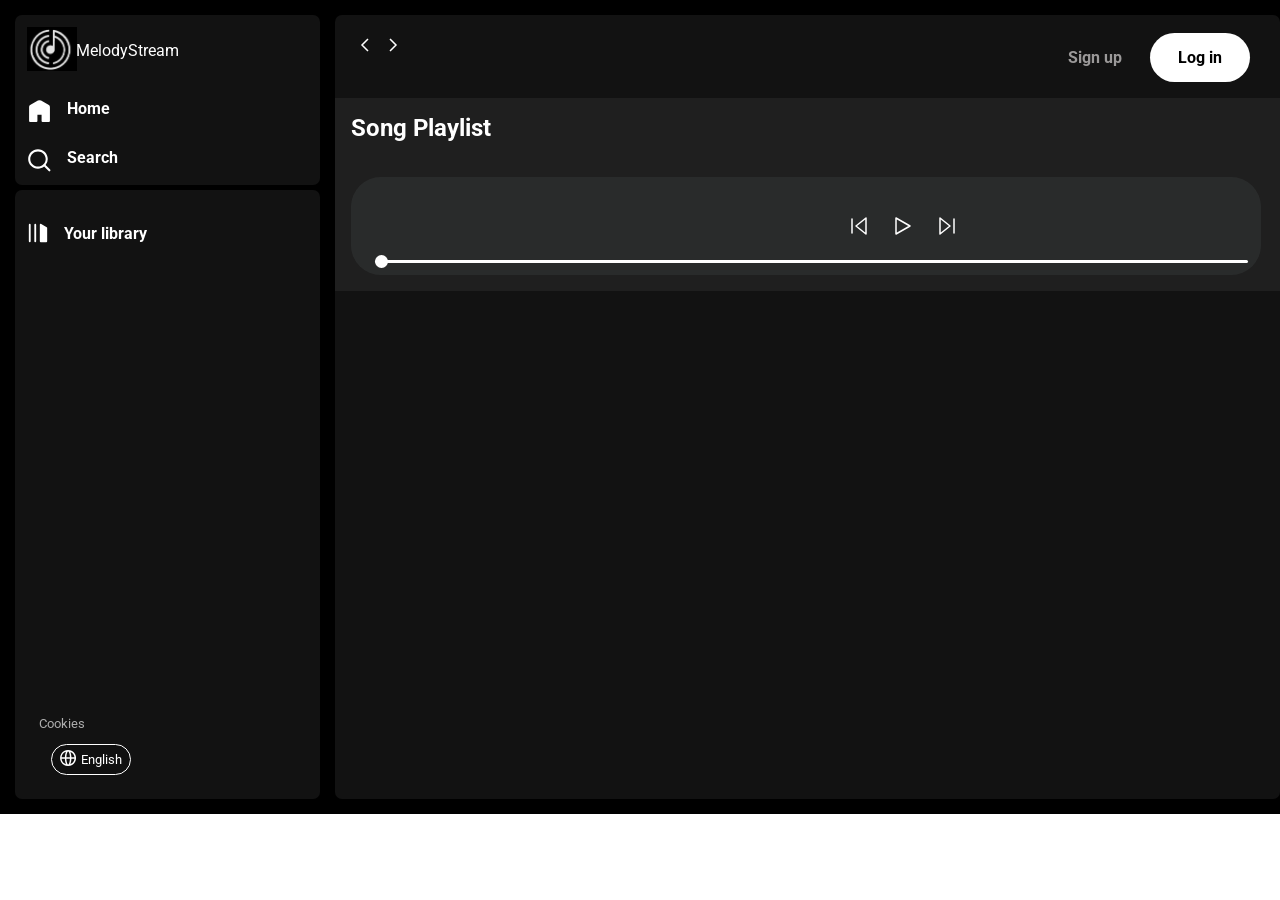
==== index.html @ fa4e743e "Initial commit" ====
<!DOCTYPE html>
<html lang="en">

<head>
  <meta charset="UTF-8">
  <meta name="viewport" content="width=device-width, initial-scale=1.0">
  <title>MelodyStream-music for everyone</title>
  <link rel="stylesheet" href="style.css">
  <link rel="stylesheet" href="utility.css">
</head>

<body>
  <div class="container flex bg-black">

    <!-- left portion -->
    <div class="left">
      <div class="close">
        <img class="invert" src="close.svg" alt="">
      </div>
      <div class="home bg-grey rounded m-1 p-1">
        <div class="logo">
          <img class="invert" style="width: 50px;" src="logo2.jpeg" alt="">
          <span style="position: relative; bottom: 15px; right: 5px;">MelodyStream</span>
        </div>
        <ul>
          <li><img class="invert" src="home.svg" alt="home">Home</li>
          <li><img class="invert" src="search.svg" alt="search">Search</li>
        </ul>
      </div>
      <div class="library bg-grey rounded m-1 p-1">
        <div class="heading">
          <img class="invert" src="library.svg" alt="">
          <h2>
            Your library
          </h2>
        </div>
        <div class="songlist">
          <ul>

          </ul>
        </div>

        <div class="footer p-1">
          <div>
            <a draggable="false" href="https://www.spotify.com/legal/cookies-policy/" target="_blank" rel="noopener">
              <span data-encore-id="text">Cookies</span>
            </a>
          </div>
          <div class="btn p-1">
            <button class="flex invert item-center gap justify-center">
              <span>
                <img src="globe.svg" alt="">
              </span>
              English
            </button>
          </div>
        </div>
      </div>
    </div>

    <!-- right portion -->
    <div class="right bg-grey rounded">
      <div class="header">
        <div class="nav">
          <div class="svg">

            <img class="invert hamburger" src="hamburger.svg" alt="">
            <svg xmlns="http://www.w3.org/2000/svg" width="24" height="24" viewBox="0 0 24 24" fill="none">
              <path d="M15 6L9 12L15 18" stroke="#ffffff" stroke-width="1.5" stroke-miterlimit="16" />
            </svg>
            <svg xmlns="http://www.w3.org/2000/svg" width="24" height="24" viewBox="0 0 24 24" fill="none">
              <path d="M9.00005 6L15 12L9 18" stroke="#ffffff" stroke-width="1.5" stroke-miterlimit="16" />
            </svg>
          </div>
        </div>
        <div class="button">
          <button class="signupbtn">Sign up</button>
          <button class="loginbtn">Log in</button>
        </div>
      </div>
      <div class="spotifyPlaylist">
          <h1>Song Playlist</h1>
          <div class="card-container">
            
          </div>
          <div class="playbar">
            <div class="seekbar">
              <div class="circle"></div>
            </div>
            <div class="abovebar">
              <div class="songinfo"></div>
              <div class="songbuttons">
                <img id="previous" src="prev.svg" alt="">
                <img id="play" src="play.svg" alt="">
                <img id="next" src="nextsong.svg" alt="">
              </div>
              <div class="songtime"></div>
            </div>
        </div>
      </div>
    </div>
  </div>
  <script src="script.js"></script>
</body>

</html>
---- style.css ----
@import url('https://fonts.googleapis.com/css2?family=Roboto:wght@400;700&display=swap');

  :root {
      --a: 0;
  }

  * {
      margin: 0;
      padding: 0;
      font-family: 'Roboto', sans-serif;
  }

  .left {
      width: 25vw;
      padding: 10px;
  }

  .right {
      width: 75vw;
      margin: 15px 0;
      position: relative;
  }

  .home ul li {
      list-style: none;
      width: 25px;
      display: flex;
      gap: 15px;
      padding-top: 24px;
      font-weight: bold;
  }

  .library {
      min-height: 65vh;
      position: relative;
  }

  .library h2 {
      padding: 12px 0;
  }

  .footer {
      position: absolute;
      bottom: 0;
  }

  .heading {
      width: 100%;
      display: flex;
      gap: 15px;
      padding-top: 10px;
      font-weight: bold;
      align-items: center;
      font-size: 11px;
  }

  .heading img {
      width: 22px;
  }

  .footer a {
      text-decoration: none;
      color: #aeaeae;
      font-size: 13px;
  }

  .btn button {
      border: 1px solid black;
      border-radius: 20px;
      width: 80px;
      padding: 5px;
  }

  button img {
      width: 16px;
  }

  .header {
      height: 83px;
      display: flex;
      justify-content: space-between;
  }

  .header>* {
      padding: 18px;
  }

  .spotifyPlaylist {
      padding: 16px;
      background-color: #1f1f1f;
  }
  
  .spotifyPlaylist h1 {
      font-size: 24px;
      padding-bottom: 15px;
  }

  .card {
      position: relative;
  }

  .spotifyPlaylist .card:hover {
      background-color: rgb(87, 87, 87);
      transition: all .9s;
      cursor: pointer;
      --a: 1;
  }

  .card-container {
      padding: 10px;
      display: flex;
      gap: 10px;
      flex-wrap: wrap;
      max-height: 70vh;
      overflow-y: auto;
  }

  .spotifyPlaylist .card {
      width: 170px;
      padding: 0 15px;
      padding-bottom: 15px;
      border-radius: 10px;
      background-color: #1818189a;
  }

  h2 {
      font-size: 16px;
      font-weight: bold;
  }

  p {
      font-size: 14px;
      color: #aeaeae;
      font-weight: 100;
  }

  .card>* {
      padding-top: 15px;
  }

  .card img {
      width: 100%;
      object-fit: contain;
      border-radius: 5px;
  }

  .play {
      position: absolute;
      top: 73px;
      left: 91px;
      opacity: var(--a);
      transition: all .9s;
  }

  .button>* {
      margin: 0 12px;
  }

  .signupbtn {
      background-color: #121212;
      color: rgb(155, 153, 153);
      font-weight: bold;
      border: none;
      outline: none;
      font-size: 16px;
  }

  .signupbtn:hover {
      font-size: 17px;
      cursor: pointer;
      color: white;
  }

  .loginbtn {
      background-color: white;
      border-radius: 35px;
      color: black;
      font-weight: bold;
      font-size: 16px;
      padding: 15px;
      border: none;
      outline: none;
      width: 100px;
  }

  .loginbtn:hover {
      cursor: pointer;
      font-size: 17px;
  }

  .playbar {
      padding: 12px;
      filter: invert(1);
      position: sticky;
      bottom: 50px;
      background-color: rgb(214, 212, 212);
      width: 97%;
      /* margin: 10px; */
      border-radius: 30px;
      min-height: 40px;
  }

  .songbuttons {
      display: flex;
      justify-content: center;
      gap: 20px;
  }

  .songlist {
      height: 244px;
      overflow: auto;
  }

  .songlist li {
      list-style-type: decimal;
      display: flex;
      justify-content: center;
      align-items: center;
      gap: 17px;
      padding: 12px 0;
      border: 1px solid white;
      margin: 12px 0;
      padding: 10px;
      border-radius: 10px;
  }

  .songlist li:hover {
      color: rgb(181, 180, 180);
      border: 1px solid rgb(181, 180, 180);
  }

  .songlist .info {
      font-size: 14px;
      width: 100%;
  }

  .seekbar {
      position: absolute;
      bottom: 0;
      height: 3px;
      width: 96%;
      margin: 12px;
      background-color: black;
      border-radius: 10px;
      cursor: pointer;
  }

  .seekbar:hover {
      height: 5px;
  }

  .circle {
      position: relative;
      bottom: 5px;
      width: 13px;
      height: 13px;
      background-color: black;
      border-radius: 20px;
      transition: left 0.5s;
  }

  .circle:hover {
      width: 15px;
      height: 15px;
  }

  .songbuttons img {
      cursor: pointer;
  }

  .abovebar {
      display: flex;
      justify-content: space-between;
      align-items: center;
      color: black;
      padding: 0 25px;
      margin: 25px 0;
  }

  .songinfo {
      width: 195px;
  }

  .hamburger {
      display: none;
  }

  .close {
      display: none;
  }

  @media (max-width: 1100px) {
      .left {
          position: absolute;
          left: -120%;
          transition: all 1s;
          z-index: 1;
          width: 350px;
          height: 100vh;
          background-color: black;
      }

      .right {
          width: 100%;
          height: 100vh;
      }

      .songlist2{
        display: none;
        width: 100px;
        height: 100vh;
        background-color: white;
        /* position: relative; */
      }
      
      .playbar {
          width: calc(100% - 60px)
      }

      .seekbar {
          width: 94%;
      }

      .hamburger {
          display: block;
          width: 30px;
      }

      .close {
          display: block;
          width: 30px;
      }

      .svg {
          display: flex;
          justify-content: center;
          align-items: center;
          gap: 35px;
      }

      .close {
          position: absolute;
          right: 37px;
          top: 25px;
      }

      .abovebar {
          padding: 0 20px;
          font-size: 15px;
      }

      .button {
          display: flex;
          flex-direction: row;
      }

      .header {
          display: flex;
          align-items: center;
      }

  }

  @media (max-width: 400px) {

      .loginbtn,
      .signupbtn {
          width: 66px;
          font-size: 13px;
      }

      .loginbtn:hover {
          width: 68px;
          height: 51px;
          font-size: 13px;
      }

      .header {
          /* width: 250px; */
          justify-content: center;
          display: flex;
          align-items: center;
      }

      .svg {
          gap: 10px;
      }

      .button {
          display: flex;
          flex-direction: row;
      }
  }

  @media (width>=240px) and (width<=332px) {
      .button>* {
          margin: 0px 0px;
      }

      .header {
          width: 271px;
      }

      .nav {
          width: 79px
      }

      .button {
          width: 133px;
      }
  }

  @media (max-width: 560px) {
      .card-container {
          justify-content: center;
          margin: 0;
          padding: 0;
      }

      .card-container .card {
          width: 100%;
      }

      .left {
          width: 250px;
      }

      .playbar {
          width: 100%;
          height: 130px;
          display: flex;
          flex-direction: column;
          justify-content: center;
          align-items: center;
          position: relative;
          padding-bottom: 20px;
          right: 20px;
      }

      .abovebar {
          display: flex;
          flex-direction: column;
          width: 100%;
          gap: 20px;
          font-size: 16px;
          padding-bottom: 10px;
      }

      .seekbar {
          bottom: 10px;
      }

      .songinfo,
      .songtime {
          width: auto;
      }
  }
---- utility.css ----
.border{
    border: 2px solid red;
    margin: 3px;
}
.flex{
    display: flex;
}
.justify-center{
    justify-content: center;
}
.item-center{
    align-items: center;
}
.bg-black{
    background-color: black;
    color: white;
}
.invert{
    filter: invert(1);
}
.bg-grey{
    background-color: #121212;
}
.rounded{
    border-radius: 7px;
}
.m-1{
    margin: 5px;
}
.p-1{
    padding: 12px;
}
.gap{
    gap: 5px;
}
/* For WebKit browsers (Chrome, Safari) */
::-webkit-scrollbar {
    width: 12px; /* Set the width of the scrollbar */
  }
  
  ::-webkit-scrollbar-thumb {
    background-color: #333; /* Set the color of the thumb (handle) */
    border-radius: 6px; /* Set the border-radius of the thumb */
  }
  
  ::-webkit-scrollbar-track {
    background-color: #1a1a1a; /* Set the color of the track (bar) */
  }
  
  body {
    scrollbar-color: #333 #1a1a1a;
    /* overflow: hidden; */
  }
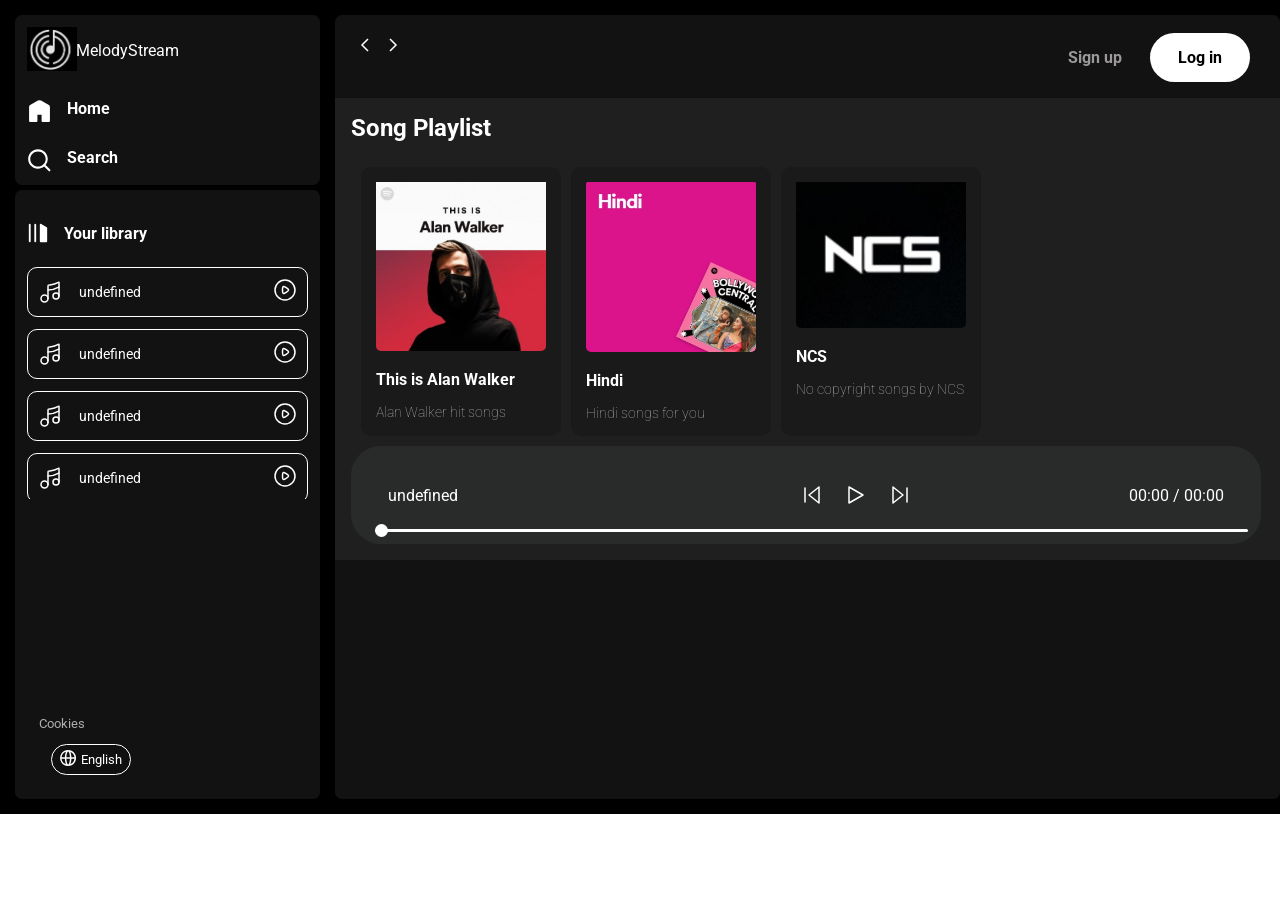
==== commit d0c78fef: "changes" ====
--- a/index.html
+++ b/index.html
@@ -15,21 +15,21 @@
     <!-- left portion -->
     <div class="left">
       <div class="close">
-        <img class="invert" src="close.svg" alt="">
+        <img class="invert" src="/images/close.svg" alt="">
       </div>
       <div class="home bg-grey rounded m-1 p-1">
         <div class="logo">
-          <img class="invert" style="width: 50px;" src="logo2.jpeg" alt="">
+          <img class="invert" style="width: 50px;" src="/images/logo2.jpeg" alt="">
           <span style="position: relative; bottom: 15px; right: 5px;">MelodyStream</span>
         </div>
         <ul>
-          <li><img class="invert" src="home.svg" alt="home">Home</li>
-          <li><img class="invert" src="search.svg" alt="search">Search</li>
+          <li><img class="invert" src="/images/home.svg" alt="home">Home</li>
+          <li><img class="invert" src="/images/search.svg" alt="search">Search</li>
         </ul>
       </div>
       <div class="library bg-grey rounded m-1 p-1">
         <div class="heading">
-          <img class="invert" src="library.svg" alt="">
+          <img class="invert" src="/images/library.svg" alt="">
           <h2>
             Your library
           </h2>
@@ -49,7 +49,7 @@
           <div class="btn p-1">
             <button class="flex invert item-center gap justify-center">
               <span>
-                <img src="globe.svg" alt="">
+                <img src="/images/globe.svg" alt="">
               </span>
               English
             </button>
@@ -64,7 +64,7 @@
         <div class="nav">
           <div class="svg">
 
-            <img class="invert hamburger" src="hamburger.svg" alt="">
+            <img class="invert hamburger" src="/images/hamburger.svg" alt="">
             <svg xmlns="http://www.w3.org/2000/svg" width="24" height="24" viewBox="0 0 24 24" fill="none">
               <path d="M15 6L9 12L15 18" stroke="#ffffff" stroke-width="1.5" stroke-miterlimit="16" />
             </svg>
@@ -90,9 +90,9 @@
             <div class="abovebar">
               <div class="songinfo"></div>
               <div class="songbuttons">
-                <img id="previous" src="prev.svg" alt="">
-                <img id="play" src="play.svg" alt="">
-                <img id="next" src="nextsong.svg" alt="">
+                <img id="previous" src="/images/prev.svg" alt="">
+                <img id="play" src="/images/play.svg" alt="">
+                <img id="next" src="/images/nextsong.svg" alt="">
               </div>
               <div class="songtime"></div>
             </div>
